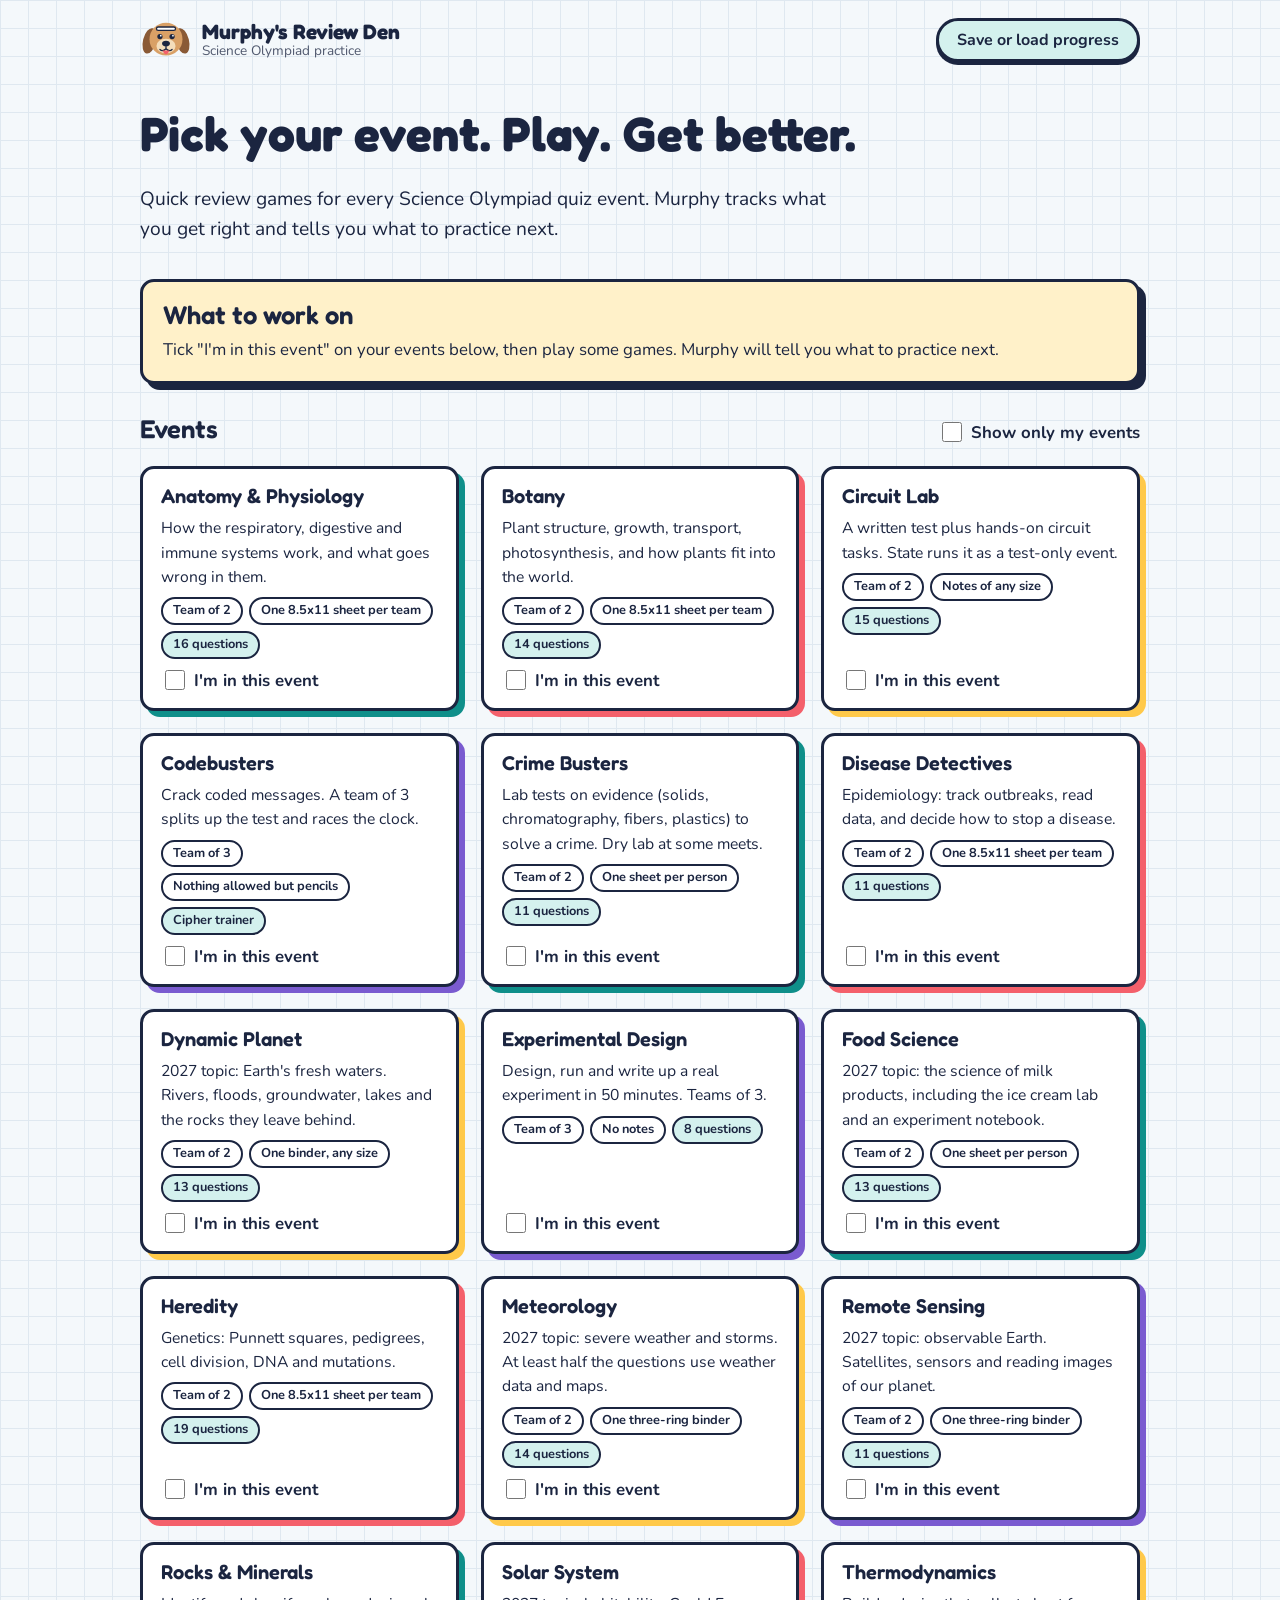
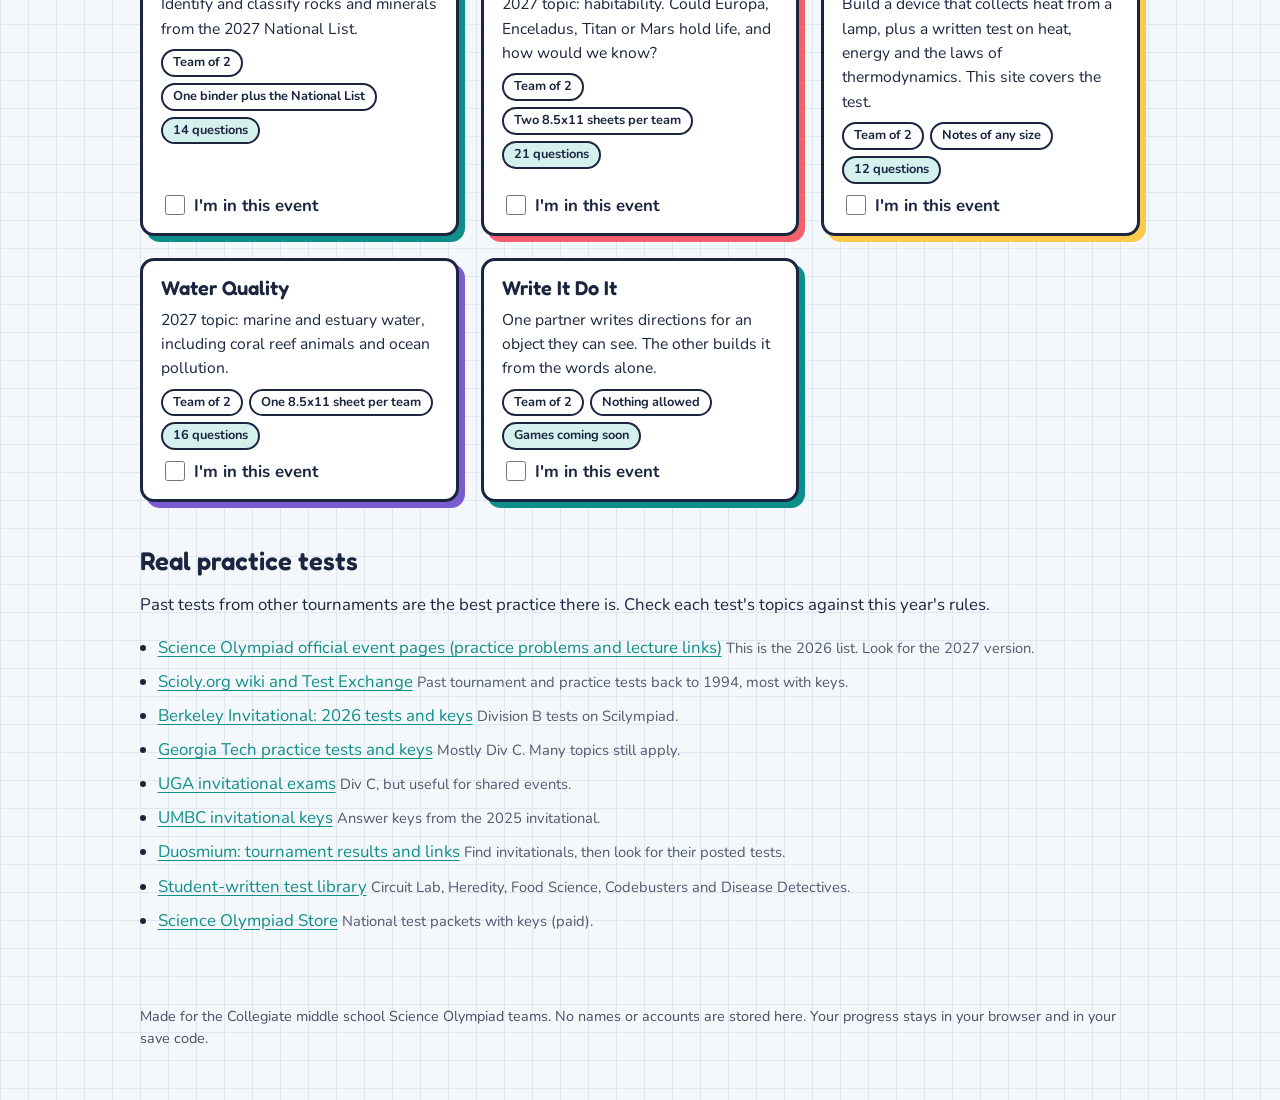
==== index.html @ 8f70fd08 "Add files via upload" ====
<!doctype html>
<html lang="en">
<head>
<meta charset="utf-8">
<meta name="viewport" content="width=device-width, initial-scale=1">
<title>Murphy's Review Den - Science Olympiad practice</title>
<meta name="description" content="Review games and practice for Science Olympiad Division B quiz events.">
<link rel="preconnect" href="https://fonts.googleapis.com">
<link rel="preconnect" href="https://fonts.gstatic.com" crossorigin>
<link href="https://fonts.googleapis.com/css2?family=Fredoka:wght@500;600;700&family=Nunito:wght@400;600;800&display=swap" rel="stylesheet">
<link rel="stylesheet" href="css/style.css">
</head>
<body>
<a class="skip" href="#main">Skip to content</a>
<header id="top"></header>
<main id="main">
  <section class="hero">
    <h1>Pick your event. Play. Get better.</h1>
    <p class="lede">Quick review games for every Science Olympiad quiz event. Murphy tracks what you get right and tells you what to practice next.</p>
  </section>

  <section id="plan" class="plan" aria-live="polite"></section>

  <section>
    <div class="grid-head">
      <h2>Events</h2>
      <label class="filter"><input type="checkbox" id="only-mine"> Show only my events</label>
    </div>
    <div id="grid" class="grid"></div>
  </section>

  <section class="linksec">
    <h2>Real practice tests</h2>
    <p>Past tests from other tournaments are the best practice there is. Check each test's topics against this year's rules.</p>
    <ul id="links" class="linklist"></ul>
  </section>
</main>
<footer>
  <p>Made for the Collegiate middle school Science Olympiad teams. No names or accounts are stored here. Your progress stays in your browser and in your save code.</p>
</footer>
<script src="data/events.js"></script>
<script src="data/questions.js"></script>
<script src="data/questions_bay.js"></script>
<script src="data/meet.js"></script>
<script src="js/store.js"></script>
<script src="js/ui.js"></script>
<script src="js/games.js"></script>
<script src="js/home.js"></script>
</body>
</html>
---- css/style.css ----
:root {
  --ink: #1b2540;
  --paper: #f4f8fb;
  --grid: #dfe8f0;
  --teal: #0f8f8a;
  --teal-soft: #d4f1ee;
  --coral: #f4606b;
  --coral-soft: #fde0e2;
  --sun: #ffc94a;
  --sun-soft: #fff1c9;
  --grape: #7a5bd0;
  --grape-soft: #e8e0fa;
  --good: #1f8a4c;
  --bad: #c0392b;
  --radius: 14px;
  --head: 'Fredoka', 'Trebuchet MS', 'Segoe UI', sans-serif;
  --body: 'Nunito', 'Segoe UI', system-ui, sans-serif;
}
* { box-sizing: border-box; }
html { -webkit-text-size-adjust: 100%; }
body {
  margin: 0; color: var(--ink); font: 400 1.05rem/1.55 var(--body);
  background-color: var(--paper);
  background-image: linear-gradient(var(--grid) 1px, transparent 1px), linear-gradient(90deg, var(--grid) 1px, transparent 1px);
  background-size: 28px 28px;
}
main, footer, #top { max-width: 1040px; margin: 0 auto; padding: 0 20px; }
main { padding-bottom: 40px; }
h1, h2, h3, h4 { font-family: var(--head); line-height: 1.15; margin: 0 0 .5em; }
h1 { font-size: clamp(2rem, 5vw, 3rem); font-weight: 700; }
h2 { font-size: 1.6rem; font-weight: 600; }
h3 { font-size: 1.25rem; font-weight: 600; }
a { color: var(--teal); text-underline-offset: 3px; }
a:hover { color: var(--ink); }
:focus-visible { outline: 3px solid var(--grape); outline-offset: 2px; border-radius: 6px; }
.skip { position: absolute; left: -999px; top: 8px; background: var(--ink); color: #fff; padding: 8px 14px; border-radius: 8px; z-index: 10; }
.skip:focus { left: 8px; }

/* header */
#top { display: flex; align-items: center; justify-content: space-between; gap: 12px; padding-top: 14px; padding-bottom: 14px; flex-wrap: wrap; }
.brand { display: flex; align-items: center; gap: 10px; text-decoration: none; color: var(--ink); }
.brand-dog { width: 52px; height: 52px; }
.brand-text { display: flex; flex-direction: column; line-height: 1.1; }
.brand-text strong { font-family: var(--head); font-size: 1.3rem; }
.brand-text small { font-size: .85rem; opacity: .75; }
.murphy { display: inline-block; }
.murphy svg { width: 100%; height: 100%; display: block; }
.murphy.big { width: 96px; height: 96px; }

/* buttons */
.btn {
  font: 700 1rem var(--body); color: var(--ink); background: #fff; cursor: pointer; text-decoration: none;
  border: 3px solid var(--ink); border-radius: 999px; padding: 8px 18px; min-height: 44px;
  display: inline-flex; align-items: center; justify-content: center;
  box-shadow: 0 3px 0 var(--ink); transition: transform .08s, box-shadow .08s;
}
.btn:hover { transform: translateY(1px); box-shadow: 0 2px 0 var(--ink); color: var(--ink); }
.btn:active { transform: translateY(3px); box-shadow: 0 0 0 var(--ink); }
.btn:disabled { opacity: .45; cursor: not-allowed; box-shadow: none; transform: none; }
.btn-go { background: var(--sun); }
.btn-save { background: var(--teal-soft); }
.btn-quiet { background: transparent; box-shadow: none; border-width: 2px; }
.btn-quiet:hover { box-shadow: none; background: #fff; }
.btn-small { padding: 4px 14px; min-height: 36px; font-size: .92rem; }
.linklike { background: none; border: 0; padding: 0; font: inherit; color: var(--teal); text-decoration: underline; cursor: pointer; }

/* home */
.hero { padding: 26px 0 8px; }
.lede { font-size: 1.2rem; max-width: 60ch; margin: 0 0 8px; }
.plan {
  background: var(--sun-soft); border: 3px solid var(--ink); border-radius: var(--radius);
  padding: 18px 20px; margin: 18px 0 30px; box-shadow: 6px 6px 0 var(--ink);
}
.plan h2 { margin-bottom: 8px; }
.plan p { margin: 0; }
.next-list { list-style: none; margin: 0; padding: 0; display: grid; gap: 8px; }
.next-list li { display: flex; align-items: center; justify-content: space-between; gap: 12px; flex-wrap: wrap; }
.grid-head { display: flex; align-items: baseline; justify-content: space-between; gap: 12px; flex-wrap: wrap; }
.filter { font-weight: 700; cursor: pointer; }
.filter input, .mine input { width: 20px; height: 20px; vertical-align: -4px; accent-color: var(--teal); margin-right: 4px; }
.grid { display: grid; grid-template-columns: repeat(auto-fill, minmax(290px, 1fr)); gap: 22px; margin-top: 10px; }
.card {
  background: #fff; border: 3px solid var(--ink); border-radius: var(--radius); padding: 16px 18px 14px;
  display: flex; flex-direction: column; gap: 8px; position: relative;
}
.card h3 { margin: 0; }
.card h3 a { color: var(--ink); text-decoration: none; }
.card h3 a::after { content: ''; position: absolute; inset: 0; }
.card:hover { transform: translateY(-2px); }
.card .mine { position: relative; z-index: 1; margin-top: auto; }
.c-teal { box-shadow: 6px 6px 0 var(--teal); }
.c-coral { box-shadow: 6px 6px 0 var(--coral); }
.c-sun { box-shadow: 6px 6px 0 var(--sun); }
.c-grape { box-shadow: 6px 6px 0 var(--grape); }
.sum { margin: 0; font-size: .98rem; }
.badges { margin: 0; display: flex; flex-wrap: wrap; gap: 6px; }
.pill { font-size: .8rem; font-weight: 700; padding: 2px 10px; border: 2px solid var(--ink); border-radius: 999px; background: #fff; }
.pill.soft { background: var(--teal-soft); }
.mine { font-weight: 700; cursor: pointer; }
.empty { grid-column: 1/-1; }
.linksec { margin-top: 44px; }
.linklist { padding-left: 1.1rem; display: grid; gap: 8px; }
.note { opacity: .75; font-size: .92rem; }
footer { padding-bottom: 36px; font-size: .9rem; opacity: .8; }

/* event page */
.crumb { margin: 16px 0 6px; }
.tabs { display: flex; gap: 6px; flex-wrap: wrap; margin: 20px 0 0; border-bottom: 3px solid var(--ink); }
.tab {
  font: 700 1rem var(--body); color: var(--ink); background: #fff; border: 3px solid var(--ink); border-bottom: 0;
  border-radius: 12px 12px 0 0; padding: 8px 16px; min-height: 44px; cursor: pointer; margin-bottom: -3px;
}
.tab.on { background: var(--teal-soft); }
.panel { background: #fff; border: 3px solid var(--ink); border-top: 0; border-radius: 0 0 var(--radius) var(--radius); padding: 22px; }
.panel[hidden] { display: none; }
.panel h2 { font-size: 1.4rem; }
.gmenu { display: grid; grid-template-columns: repeat(auto-fill, minmax(220px, 1fr)); gap: 16px; }
.gcard {
  text-align: left; font: inherit; color: var(--ink); background: var(--sun-soft); border: 3px solid var(--ink); border-radius: var(--radius);
  padding: 14px 16px; cursor: pointer; display: flex; flex-direction: column; gap: 4px; box-shadow: 4px 4px 0 var(--ink); min-height: 96px;
}
.gcard:nth-child(2) { background: var(--coral-soft); }
.gcard:nth-child(3) { background: var(--grape-soft); }
.gcard:nth-child(4) { background: var(--teal-soft); }
.gcard:hover { transform: translate(1px, 1px); box-shadow: 3px 3px 0 var(--ink); }
.gcard strong { font-family: var(--head); font-size: 1.15rem; }
.drill { margin-top: 22px; display: flex; flex-wrap: wrap; align-items: center; gap: 10px; }
.drill select { font: inherit; padding: 8px; border: 3px solid var(--ink); border-radius: 10px; max-width: 100%; }
.soon { text-align: center; padding: 18px 0; }
.soon .murphy { margin: 0 auto 8px; }
.lede { margin-top: 0; }
.stage { margin-top: 0; }
.row { display: flex; flex-wrap: wrap; gap: 10px; margin: 14px 0 0; }
.row.end { justify-content: flex-end; }

/* game */
.gbar { display: flex; align-items: center; gap: 12px; flex-wrap: wrap; margin-bottom: 14px; }
.gbar h3 { margin: 0; flex: 1 1 200px; }
.gstats { display: flex; gap: 8px; flex-wrap: wrap; }
.chip { font-weight: 800; background: var(--sun-soft); border: 2px solid var(--ink); border-radius: 999px; padding: 2px 12px; white-space: pre; }
.clock { background: var(--coral-soft); font-variant-numeric: tabular-nums; }
.qcard { margin: 6px 0 12px; }
.qtext { font-size: 1.2rem; font-weight: 600; margin: 0 0 12px; }
.choices { display: grid; gap: 10px; }
.choice {
  display: flex; gap: 12px; align-items: flex-start; text-align: left; font: inherit; color: var(--ink); background: #fff;
  border: 3px solid var(--ink); border-radius: 12px; padding: 10px 14px; cursor: pointer; min-height: 48px;
}
.choice:hover:not(:disabled) { background: var(--teal-soft); }
.choice.picked { background: var(--sun); }
.choice.right { background: #d5f3df; border-color: var(--good); }
.choice.wrong { background: var(--coral-soft); border-color: var(--bad); }
.choice:disabled { cursor: default; color: var(--ink); }
.ckey { flex: none; width: 28px; height: 28px; border-radius: 50%; background: var(--ink); color: #fff; font-weight: 800; display: grid; place-items: center; font-size: .9rem; }
.feedback { display: none; margin-top: 12px; padding: 10px 14px; border-radius: 10px; border: 2px solid var(--ink); background: var(--sun-soft); }
.feedback.show { display: block; }
.feedback.good { background: #d5f3df; border-color: var(--good); }
.feedback.bad { background: var(--coral-soft); border-color: var(--bad); }
.flash { background: var(--teal-soft); border: 3px solid var(--ink); border-radius: var(--radius); padding: 22px; min-height: 160px; box-shadow: 5px 5px 0 var(--ink); }
.cardback { border-top: 3px dashed var(--ink); margin-top: 14px; padding-top: 12px; }
.cardback[hidden], .btn[hidden] { display: none; }
.ans { font-size: 1.15rem; margin: 0 0 6px; }
.why { margin: 0; }
.mgrid { display: grid; grid-template-columns: 1fr 1fr; gap: 16px; }
.mcol { display: grid; gap: 10px; align-content: start; }
.mbtn { font: inherit; text-align: left; color: var(--ink); background: #fff; border: 3px solid var(--ink); border-radius: 12px; padding: 10px 12px; cursor: pointer; min-height: 48px; }
.mbtn.sel { background: var(--sun); }
.mbtn.done { background: #d5f3df; border-color: var(--good); color: var(--ink); opacity: .8; }
.mbtn:disabled { cursor: default; color: var(--ink); }
.shake { animation: shake .35s; border-color: var(--bad); }
@keyframes shake { 25% { transform: translateX(-6px); } 75% { transform: translateX(6px); } }
.hint, .fine { font-size: .92rem; opacity: .85; }
.result { text-align: center; padding: 8px 0; }
.result .murphy { margin: 0 auto 8px; }
.bigscore { font: 700 1.6rem var(--head); margin: 0 0 4px; }
.cheer { margin: 0 0 12px; }
.result .row { justify-content: center; }
.next { max-width: 560px; margin: 14px auto; text-align: left; background: var(--sun-soft); border: 3px solid var(--ink); border-radius: var(--radius); padding: 12px 16px; }
.next h4 { margin: 0 0 6px; }
.exam-list { padding-left: 1.4rem; display: grid; gap: 22px; }
.rv { padding: 10px 14px; border-radius: 12px; border: 3px solid var(--ink); }
.rv.good { background: #e6f7ec; border-color: var(--good); }
.rv.bad { background: #fdecea; border-color: var(--bad); }
.rv p { margin: 4px 0; }
.cipher { font: 800 1.5rem/1.5 ui-monospace, 'Courier New', monospace; letter-spacing: .12em; background: var(--grape-soft); border: 3px solid var(--ink); border-radius: var(--radius); padding: 14px 16px; overflow-wrap: anywhere; }
.alpha { font-family: ui-monospace, 'Courier New', monospace; background: var(--sun-soft); padding: 8px 12px; border-radius: 10px; border: 2px solid var(--ink); overflow-x: auto; }
.cinput { width: 100%; font: 700 1.2rem ui-monospace, 'Courier New', monospace; text-transform: uppercase; padding: 10px 12px; border: 3px solid var(--ink); border-radius: 12px; }

/* progress tab */
.topic-list { list-style: none; padding: 0; margin: 14px 0; display: grid; gap: 14px; }
.tp { border: 3px solid var(--ink); border-radius: 12px; padding: 10px 14px; display: grid; gap: 6px; }
.tp-top { display: flex; justify-content: space-between; gap: 10px; flex-wrap: wrap; }
.tp-name { font-weight: 800; }
.bar { height: 12px; background: var(--grid); border: 2px solid var(--ink); border-radius: 999px; overflow: hidden; }
.bar span { display: block; height: 100%; background: var(--teal); }
.tp.work { background: var(--coral-soft); } .tp.work .bar span { background: var(--coral); }
.tp.more, .tp.new { background: var(--sun-soft); }
.tp.strong { background: #e6f7ec; } .tp.strong .bar span { background: var(--good); }
.tp .btn { justify-self: start; }

/* sheet */
.rules { background: var(--teal-soft); border: 3px solid var(--ink); border-radius: 12px; padding: 12px 16px; }
.planner { padding-left: 1.4rem; display: grid; gap: 14px; }
.lines { height: 54px; margin-top: 4px; background: repeating-linear-gradient(transparent 0 25px, var(--ink) 25px 26px); opacity: .45; }
.tips { padding-left: 1.2rem; }

/* dialog */
.dlg { border: 3px solid var(--ink); border-radius: var(--radius); max-width: 560px; width: calc(100% - 32px); padding: 22px; box-shadow: 8px 8px 0 var(--ink); }
.dlg::backdrop { background: rgba(27, 37, 64, .55); }
.dlg textarea { width: 100%; font: 600 .85rem ui-monospace, 'Courier New', monospace; padding: 8px; border: 3px solid var(--ink); border-radius: 10px; word-break: break-all; }
.dlg label { font-weight: 800; display: block; margin: 8px 0 4px; }
.dlg hr { border: 0; border-top: 2px dashed var(--ink); margin: 16px 0; }
.msg { min-height: 1.4em; font-weight: 700; margin: 8px 0 0; }
.msg.good { color: var(--good); } .msg.bad { color: var(--bad); }

@media (max-width: 560px) {
  .mgrid { grid-template-columns: 1fr; }
  .panel { padding: 16px; }
  .tab { padding: 8px 10px; font-size: .92rem; }
}
@media (prefers-reduced-motion: reduce) { * { animation: none !important; transition: none !important; } }
@media print {
  body { background: #fff; }
  #top, footer, .tabs, .crumb, .mine, .no-print, .skip, .badges, .lede, #event > h1 + p { display: none !important; }
  .panel { border: 0; padding: 0; }
  .panel[hidden] { display: none !important; }
  .lines { opacity: 1; }
}
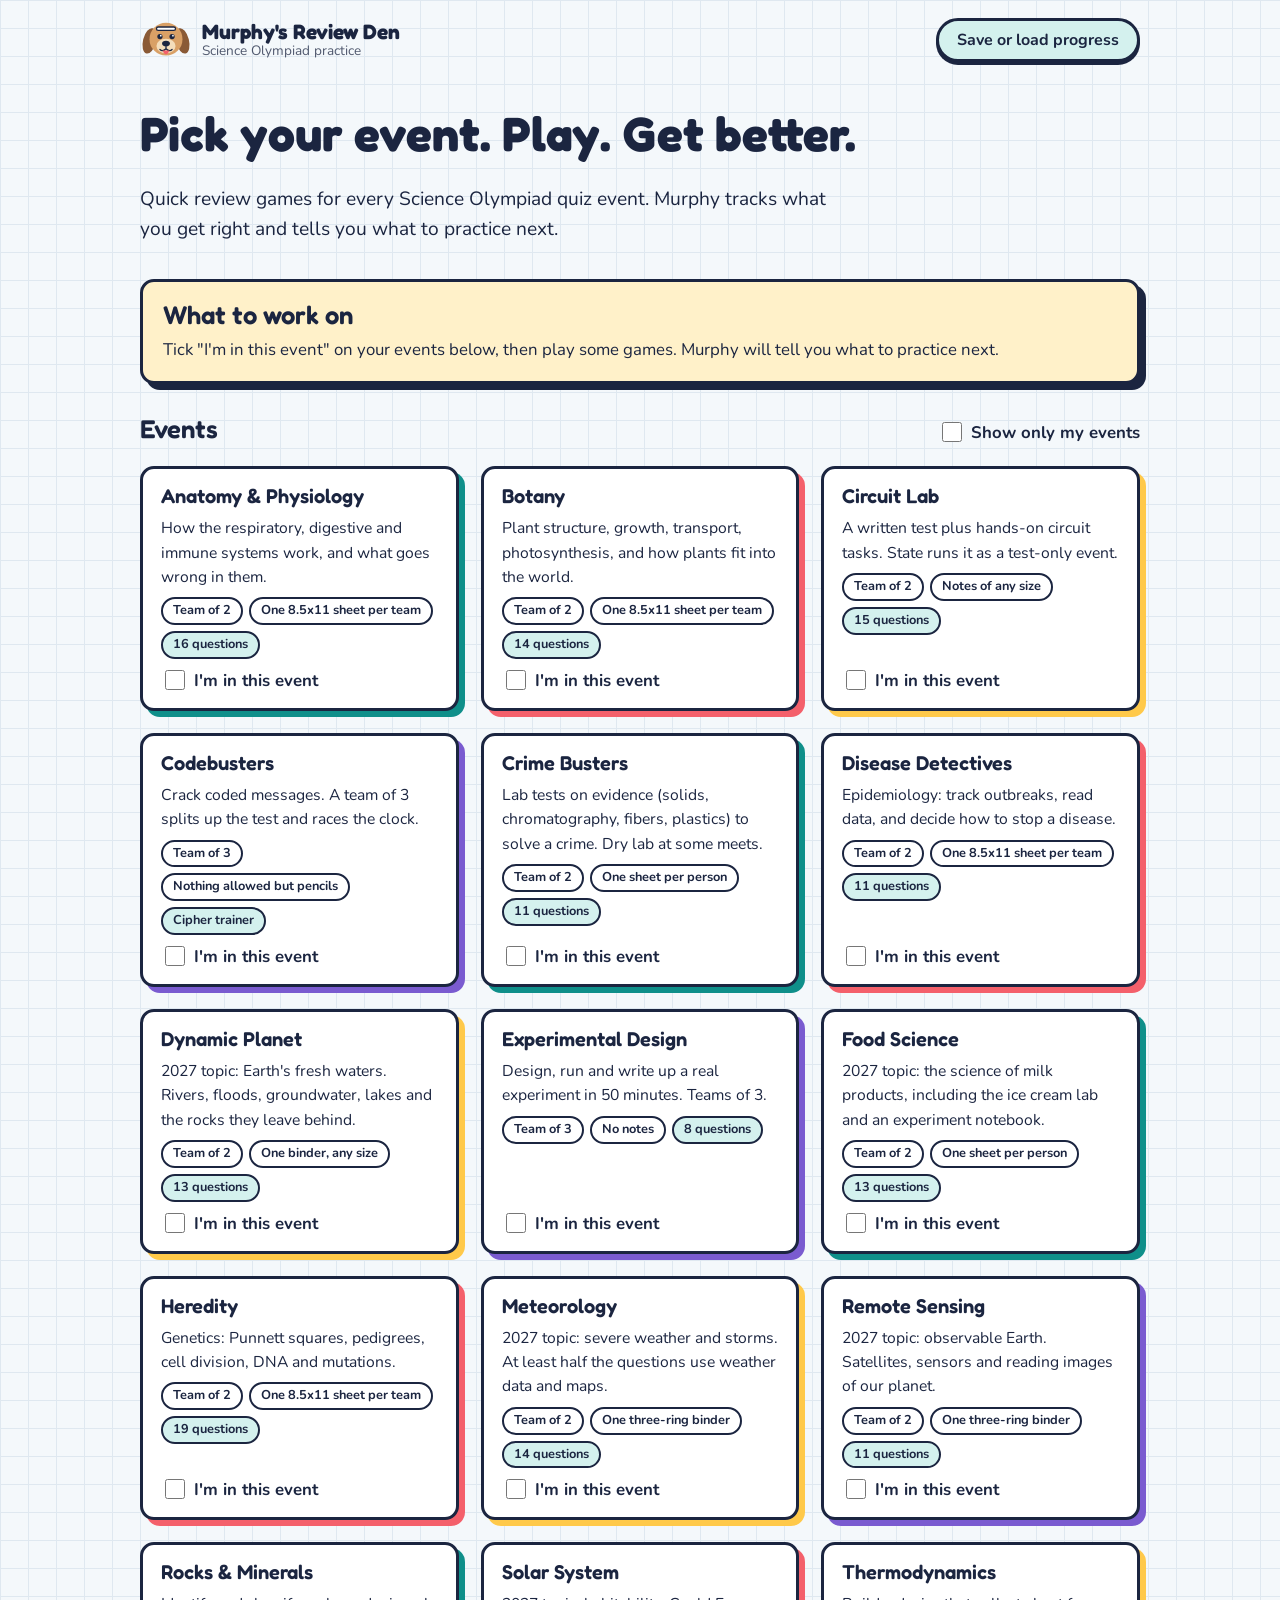
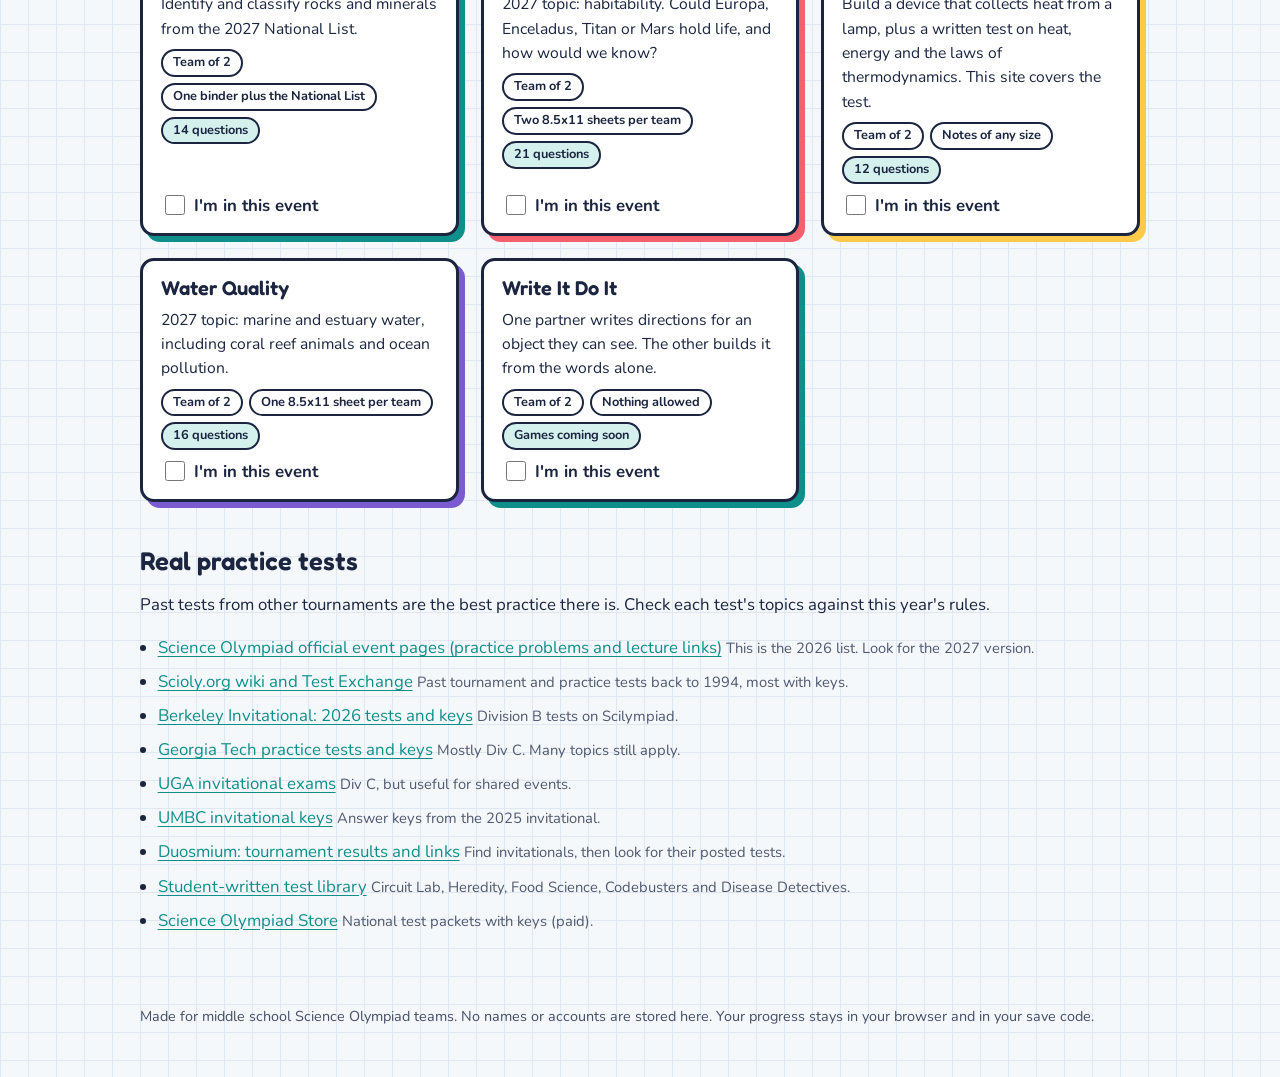
==== commit cee878c8: "Add files via upload" ====
--- a/index.html
+++ b/index.html
@@ -36,7 +36,7 @@
   </section>
 </main>
 <footer>
-  <p>Made for the Collegiate middle school Science Olympiad teams. No names or accounts are stored here. Your progress stays in your browser and in your save code.</p>
+  <p>Made for middle school Science Olympiad teams. No names or accounts are stored here. Your progress stays in your browser and in your save code.</p>
 </footer>
 <script src="data/events.js"></script>
 <script src="data/questions.js"></script>
